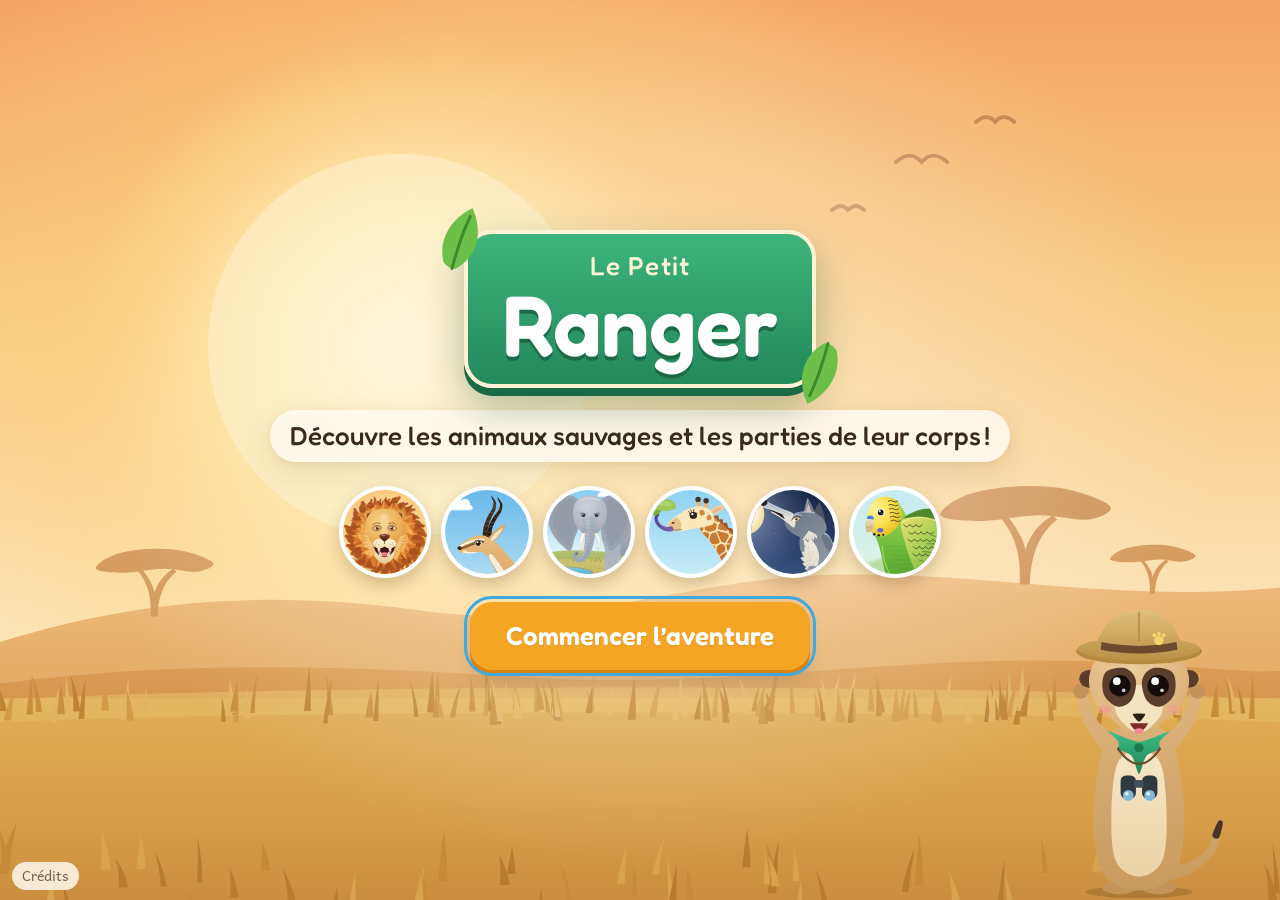
==== index.html @ 7bd548a4 "Add game shell, five activities, real animal sounds, fonts Co-Authored-By: Claude Opus 5.5 <noreply@" ====
<!doctype html>
<html lang="fr">
<head>
<meta charset="utf-8">
<meta name="viewport" content="width=device-width, initial-scale=1, viewport-fit=cover">
<title>Le Petit Ranger</title>
<meta name="description" content="Jeu éducatif : les animaux sauvages et les parties de leur corps, pour la 5e année primaire.">
<meta name="theme-color" content="#2E9E6A">
<link rel="manifest" href="manifest.webmanifest">
<link rel="icon" href="icons/icon.svg" type="image/svg+xml">
<link rel="apple-touch-icon" href="icons/icon-192.png">
<link rel="stylesheet" href="css/app.css">
</head>
<body>
<div id="app">
  <header class="topbar" hidden>
    <button class="icon-btn" id="btn-home" type="button" aria-label="Retour au camp"></button>
    <div class="title"></div>
    <div class="progress" aria-hidden="true"></div>
    <button class="icon-btn" id="btn-ar" type="button" aria-label="Aide en arabe" aria-pressed="false"><span class="ar-glyph" lang="ar">ع</span></button>
    <button class="icon-btn" id="btn-sound" type="button" aria-label="Son"></button>
  </header>
  <main id="screen"></main>
</div>
<div class="suri-dock" hidden><div class="suri-fig"></div></div>
<noscript><p style="padding:20px;font-size:20px">Ce jeu a besoin de JavaScript pour fonctionner.</p></noscript>

<script src="js/core.js"></script>
<script src="js/data.js"></script>
<script src="js/check.js"></script>
<script src="js/icons.js"></script>
<script src="js/sounds.js"></script>
<script src="js/voices.js"></script>
<script src="js/audio.js"></script>
<script src="js/art/kit.js"></script>
<script src="js/art/build.js"></script>
<script src="js/art/lion.js"></script>
<script src="js/art/gazelle.js"></script>
<script src="js/art/elephant.js"></script>
<script src="js/art/girafe.js"></script>
<script src="js/art/loup.js"></script>
<script src="js/art/perruche.js"></script>
<script src="js/art/suri.js"></script>
<script src="js/ui.js"></script>
<script src="js/screens-main.js"></script>
<script src="js/games.js"></script>
<script src="js/app.js"></script>
</body>
</html>
---- css/app.css ----
/* Le Petit Ranger — styles */

@font-face { font-family: 'Fredoka'; font-weight: 500; font-display: swap; src: url(../fonts/fredoka-latin-500.woff2) format('woff2'); }
@font-face { font-family: 'Fredoka'; font-weight: 600; font-display: swap; src: url(../fonts/fredoka-latin-600.woff2) format('woff2'); }
@font-face { font-family: 'Andika'; font-weight: 400; font-display: swap; src: url(../fonts/andika-latin-400.woff2) format('woff2'); }
@font-face { font-family: 'Andika'; font-weight: 700; font-display: swap; src: url(../fonts/andika-latin-700.woff2) format('woff2'); }
@font-face { font-family: 'Naskh'; font-weight: 500; font-display: swap; src: url(../fonts/noto-naskh-arabic-arabic-500.woff2) format('woff2'); }
@font-face { font-family: 'Naskh'; font-weight: 700; font-display: swap; src: url(../fonts/noto-naskh-arabic-arabic-700.woff2) format('woff2'); }

:root {
  --top-h: 66px;
  --dock-h: 150px;
  --free-h: calc(100vh - var(--top-h) - var(--dock-h));
  --bg: #FFF6E6;
  --bg2: #FCE9C8;
  --card: #FFFFFF;
  --ink: #3B2A1C;
  --ink-soft: #7B6450;
  --line: #EBD8B8;
  --leaf: #2E9E6A;
  --leaf-dark: #1F7A50;
  --leaf-light: #DDF5E7;
  --sun: #F5A524;
  --sun-dark: #D9820F;
  --sun-light: #FFF0CF;
  --sky: #3FA9E0;
  --sky-dark: #2486BB;
  --berry: #E5677E;
  --berry-dark: #C34B62;
  --plum: #8E6FD8;
  --plum-dark: #6F51BA;
  --good: #2FB36A;
  --good-light: #E2F8EA;
  --soft: #F08F5E;          /* gentle mistake colour: warm coral, never alarm red */
  --soft-light: #FFF0E6;
  --radius: 22px;
  --shadow: 0 10px 30px rgba(120, 78, 30, 0.14), 0 2px 6px rgba(120, 78, 30, 0.08);
  --font-title: 'Fredoka', 'Baloo 2', 'Trebuchet MS', system-ui, sans-serif;
  --font-read: 'Andika', 'Fredoka', 'Trebuchet MS', system-ui, sans-serif;
  --font-ar: 'Naskh', 'Noto Naskh Arabic', 'Amiri', 'Traditional Arabic', serif;
}
@supports (height: 100dvh) {
  :root { --free-h: calc(100dvh - var(--top-h) - var(--dock-h)); }
}

* { box-sizing: border-box; }
html { -webkit-text-size-adjust: 100%; }
html, body { margin: 0; height: 100%; }
body {
  background: var(--bg);
  background-image:
    radial-gradient(circle at 10% 0%, #FFE7B8 0, transparent 40%),
    radial-gradient(circle at 100% 20%, #FFE2C4 0, transparent 35%),
    radial-gradient(circle at 50% 120%, #F8DDB0 0, transparent 50%);
  background-attachment: fixed;
  color: var(--ink);
  font-family: var(--font-read);
  font-size: 18px;
  line-height: 1.4;
  -webkit-tap-highlight-color: transparent;
  overscroll-behavior: none;
}
button { font: inherit; color: inherit; }
[hidden] { display: none !important; }

/* ---------- Arabic helper (hidden unless switched on) ---------- */
.ar { display: none; font-family: var(--font-ar); font-weight: 500; color: var(--leaf-dark); direction: rtl; unicode-bidi: isolate; }
.show-ar .ar { display: block; }
.show-ar span.ar.inline { display: inline; }

/* ---------- App frame ---------- */
#app { min-height: 100%; display: flex; flex-direction: column; }
.topbar {
  position: sticky; top: 0; z-index: 30;
  display: flex; align-items: center; gap: 10px;
  padding: 10px 16px;
  padding-top: max(10px, env(safe-area-inset-top));
  background: rgba(255, 246, 230, 0.86);
  backdrop-filter: blur(10px); -webkit-backdrop-filter: blur(10px);
  border-bottom: 1px solid rgba(235, 216, 184, 0.7);
}
.topbar .title { flex: 1; min-width: 0; font-family: var(--font-title); font-weight: 600; font-size: 22px; white-space: nowrap; overflow: hidden; text-overflow: ellipsis; }
.topbar .title .ar { font-size: 16px; display: none; }
.icon-btn {
  flex: none; width: 46px; height: 46px; border-radius: 15px; border: 0; cursor: pointer;
  display: grid; place-items: center;
  background: var(--card); box-shadow: 0 3px 0 var(--line), 0 4px 10px rgba(120, 78, 30, 0.1);
  transition: transform .12s ease;
}
.icon-btn:active { transform: translateY(2px); box-shadow: 0 1px 0 var(--line); }
.icon-btn svg { width: 24px; height: 24px; }
.icon-btn.on { background: var(--leaf-light); box-shadow: 0 3px 0 #B5E4C8; }
.icon-btn .ar-glyph { font-family: var(--font-ar); font-size: 22px; font-weight: 700; line-height: 1; color: var(--leaf-dark); }
.icon-btn:focus-visible, .btn:focus-visible, .choice:focus-visible, .mem-card:focus-visible, .hotspot:focus-visible { outline: 3px solid var(--sky); outline-offset: 3px; }

.progress { display: flex; gap: 5px; flex: none; }
.progress i { width: 11px; height: 11px; border-radius: 50%; background: #EAD7B7; display: block; transition: background .3s, transform .3s; }
.progress i.done { background: var(--good); }
.progress i.now { background: var(--sun); transform: scale(1.3); }

main#screen { flex: 1; width: 100%; max-width: 1080px; margin: 0 auto; padding: 16px 16px 150px; }
body[data-screen="title"] main#screen { padding: 0; }
.screen-enter { animation: screenIn .42s cubic-bezier(.2, .9, .3, 1.2) both; }
@keyframes screenIn { from { opacity: 0; transform: translateY(18px) scale(.985); } to { opacity: 1; transform: none; } }

/* ---------- Buttons ---------- */
.btn {
  --c: var(--leaf); --d: var(--leaf-dark);
  display: inline-flex; align-items: center; justify-content: center; gap: 10px;
  min-height: 56px; padding: 12px 26px; border: 0; border-radius: 18px; cursor: pointer;
  font-family: var(--font-title); font-weight: 600; font-size: 21px; color: #fff;
  background: var(--c); box-shadow: 0 6px 0 var(--d), 0 10px 20px rgba(0, 0, 0, 0.12);
  transition: transform .1s ease, box-shadow .1s ease, filter .2s;
  text-shadow: 0 1px 0 rgba(0, 0, 0, 0.12);
}
.btn:hover { filter: brightness(1.05); }
.btn:active { transform: translateY(5px); box-shadow: 0 1px 0 var(--d); }
.btn.sun { --c: var(--sun); --d: var(--sun-dark); }
.btn.sky { --c: var(--sky); --d: var(--sky-dark); }
.btn.berry { --c: var(--berry); --d: var(--berry-dark); }
.btn.plain { --c: #fff; --d: var(--line); color: var(--ink); text-shadow: none; }
.btn.small { min-height: 46px; padding: 8px 16px; font-size: 18px; border-radius: 15px; }
.btn.big { min-height: 68px; font-size: 26px; padding: 14px 36px; border-radius: 22px; }
.btn[disabled] { opacity: .5; pointer-events: none; }
.btn svg { width: 24px; height: 24px; flex: none; }

/* ---------- Cards & headings ---------- */
.card { background: var(--card); border-radius: var(--radius); box-shadow: var(--shadow); }
h1, h2, h3 { font-family: var(--font-title); font-weight: 600; margin: 0; line-height: 1.15; }
.screen-head { text-align: center; margin: 6px 0 18px; }
.screen-head h1 { font-size: clamp(28px, 5vw, 40px); }
.screen-head p { margin: 6px 0 0; color: var(--ink-soft); font-size: 19px; }
.screen-head .ar { font-size: 20px; margin-top: 4px; }

/* ---------- Title screen ---------- */
.title-screen { position: fixed; inset: 0; overflow: hidden; display: flex; flex-direction: column; align-items: center; justify-content: center; text-align: center; padding: 20px; }
.title-bg { position: absolute; inset: 0; z-index: -1; }
.title-bg svg { width: 100%; height: 100%; display: block; }
.title-bg::after { content: ''; position: absolute; inset: 0; background: radial-gradient(ellipse at 50% 45%, rgba(255, 248, 230, 0.55), rgba(255, 248, 230, 0) 65%); }
.logo { position: relative; animation: logoIn .9s cubic-bezier(.2, .9, .3, 1.3) both; }
.logo .badge {
  display: inline-block; padding: 14px 34px 18px; border-radius: 28px;
  background: linear-gradient(#3DB57C, #23885A); color: #fff;
  box-shadow: 0 8px 0 #186B45, 0 18px 40px rgba(30, 80, 40, 0.35);
  border: 4px solid #FFF3D6;
}
.logo .small { display: block; font-family: var(--font-title); font-weight: 500; font-size: clamp(18px, 3.4vw, 26px); letter-spacing: .04em; color: #FFF3D6; }
.logo .big { display: block; font-family: var(--font-title); font-weight: 600; font-size: clamp(44px, 10vw, 86px); line-height: .95; text-shadow: 0 4px 0 #1A6B45; }
.logo .leaf { position: absolute; width: 64px; height: 64px; }
.logo .leaf.l { left: -34px; top: -20px; transform: rotate(-30deg); }
.logo .leaf.r { right: -34px; bottom: -14px; transform: rotate(150deg); }
@keyframes logoIn { from { opacity: 0; transform: translateY(-30px) scale(.8); } to { opacity: 1; transform: none; } }
.tagline { margin: 22px 0 6px; font-family: var(--font-title); font-weight: 500; font-size: clamp(19px, 3.6vw, 26px); color: var(--ink); background: rgba(255, 250, 238, 0.9); padding: 8px 20px; border-radius: 999px; box-shadow: var(--shadow); }
.medals { display: flex; flex-wrap: wrap; justify-content: center; gap: 10px; margin: 18px 0 24px; max-width: 640px; }
.medal { width: clamp(62px, 13vw, 92px); aspect-ratio: 1; border-radius: 50%; overflow: hidden; border: 4px solid #fff; box-shadow: 0 6px 16px rgba(80, 50, 20, 0.25); background: #fff; animation: medalIn .6s cubic-bezier(.2, .9, .3, 1.4) both, bob 3.2s ease-in-out infinite; }
.medal svg { width: 100%; height: 100%; display: block; }
@keyframes medalIn { from { opacity: 0; transform: scale(.3) translateY(30px); } }
@keyframes bob { 50% { transform: translateY(-6px); } }
.title-suri { position: absolute; right: max(2vw, 8px); bottom: 0; width: clamp(120px, 22vw, 230px); }
.title-suri svg { width: 100%; display: block; }
.title-credits { position: absolute; left: 12px; bottom: 10px; font-size: 13px; }
.title-credits a, .linkish { color: var(--ink-soft); background: rgba(255, 250, 238, 0.85); padding: 4px 10px; border-radius: 999px; text-decoration: none; border: 0; cursor: pointer; font: inherit; font-size: 14px; }

/* ---------- Home ---------- */
.activities { display: flex; flex-wrap: wrap; justify-content: center; gap: 18px; }
.activities .activity { flex: 1 1 270px; max-width: 330px; }
.activity {
  position: relative; display: flex; flex-direction: column; align-items: stretch; text-align: left;
  border: 0; padding: 0; cursor: pointer; overflow: hidden;
  background: var(--card); border-radius: 26px; box-shadow: 0 7px 0 var(--line), var(--shadow);
  transition: transform .15s ease, box-shadow .15s ease;
  animation: popIn .5s cubic-bezier(.2, .9, .3, 1.3) backwards;
}
.activity:hover { transform: translateY(-3px); }
.activity:active { transform: translateY(4px); box-shadow: 0 2px 0 var(--line), var(--shadow); }
.activity .art-top { height: 150px; display: grid; place-items: center; position: relative; overflow: hidden; }
.activity .art-top svg.icon { width: 96px; height: 96px; position: relative; z-index: 1; filter: drop-shadow(0 6px 8px rgba(0, 0, 0, 0.18)); transition: transform .3s cubic-bezier(.2, .9, .3, 1.5); }
.activity:hover .art-top svg.icon { transform: scale(1.1) rotate(-4deg); }
.activity .art-top::before { content: ''; position: absolute; inset: 0; background: radial-gradient(circle at 30% 20%, rgba(255, 255, 255, 0.45), transparent 55%); }
.activity .txt { padding: 14px 18px 18px; }
.activity h2 { font-size: 25px; }
.activity p { margin: 4px 0 0; color: var(--ink-soft); font-size: 17px; }
.activity .ar { font-size: 17px; margin-top: 4px; }
@keyframes popIn { from { opacity: 0; transform: translateY(24px) scale(.94); } }

/* ---------- Animal picker ---------- */
.animals { display: grid; grid-template-columns: repeat(auto-fill, minmax(150px, 1fr)); gap: 16px; }
.animal-card {
  border: 0; padding: 0; cursor: pointer; background: var(--card); border-radius: 24px; overflow: hidden;
  box-shadow: 0 6px 0 var(--line), var(--shadow); transition: transform .15s; animation: popIn .5s cubic-bezier(.2, .9, .3, 1.3) backwards;
}
.animal-card:hover { transform: translateY(-3px) rotate(-1deg); }
.animal-card:active { transform: translateY(3px); }
.animal-card .pic { aspect-ratio: 1; }
.animal-card .pic svg { width: 100%; height: 100%; display: block; }
.animal-card .name { padding: 10px 8px 12px; font-family: var(--font-title); font-weight: 600; font-size: 22px; text-align: center; }
.animal-card .name .ar { font-size: 17px; }
.animal-card .seen { display: block; font-family: var(--font-read); font-size: 14px; color: var(--good); font-weight: 700; }

/* ---------- Scene (animal picture) ---------- */
.scene-wrap { position: relative; }
.scene-card { position: relative; aspect-ratio: 4 / 3; width: min(100%, calc((var(--free-h) - 10px) * 4 / 3)); margin: 0 auto; border-radius: 26px; overflow: hidden; box-shadow: var(--shadow); background: #E9D9B8; border: 5px solid #fff; touch-action: manipulation; }
.scene-card svg.art { width: 100%; height: 100%; display: block; cursor: pointer; }
.prompt {
  position: absolute; left: 0; right: 0; top: 12px; margin: 0 auto; width: max-content; z-index: 4;
  display: flex; align-items: center; gap: 10px; max-width: calc(100% - 24px);
  padding: 8px 10px 8px 18px; border-radius: 999px;
  background: rgba(255, 252, 244, 0.95); box-shadow: 0 6px 16px rgba(0, 0, 0, 0.15);
  font-family: var(--font-title); font-weight: 600; font-size: clamp(17px, 3.6vw, 24px);
  animation: promptIn .45s cubic-bezier(.2, .9, .3, 1.3) both;
}
.prompt .say { width: 40px; height: 40px; border-radius: 50%; }
.prompt .say svg { width: 22px; height: 22px; }
.prompt-ar { position: absolute; left: 50%; transform: translateX(-50%); top: 70px; z-index: 4; background: rgba(255, 252, 244, 0.92); padding: 2px 14px; border-radius: 999px; font-size: 18px; }
@keyframes promptIn { from { opacity: 0; transform: translateY(-14px) scale(.9); } }

.hotspot {
  position: absolute; z-index: 3; width: 40px; height: 40px; margin: -20px 0 0 -20px; border-radius: 50%;
  border: 4px solid #fff; background: rgba(255, 196, 61, 0.92); cursor: pointer; padding: 0;
  box-shadow: 0 4px 12px rgba(0, 0, 0, 0.3); display: grid; place-items: center;
  animation: spotPulse 1.8s ease-in-out infinite;
}
.hotspot::after { content: ''; position: absolute; inset: -10px; border-radius: 50%; border: 3px solid rgba(255, 255, 255, 0.85); animation: ring 1.8s ease-out infinite; }
.hotspot svg { width: 22px; height: 22px; }
.hotspot.seen { background: rgba(47, 179, 106, 0.9); animation: none; width: 32px; height: 32px; margin: -16px 0 0 -16px; border-width: 3px; }
.hotspot.seen svg { width: 18px; height: 18px; }
.hotspot.seen::after { display: none; }
.hotspot.active { transform: scale(1.18); background: var(--sun); }
@keyframes spotPulse { 50% { transform: scale(1.12); } }
@keyframes ring { from { opacity: .9; transform: scale(.6); } to { opacity: 0; transform: scale(1.5); } }

.tap-ripple { position: absolute; z-index: 5; width: 70px; height: 70px; margin: -35px 0 0 -35px; border-radius: 50%; pointer-events: none; border: 4px solid rgba(255, 255, 255, 0.95); animation: ripple .6s ease-out forwards; }
.tap-ripple.good { border-color: var(--good); background: rgba(47, 179, 106, 0.25); }
.tap-ripple.soft { border-color: var(--soft); background: rgba(240, 143, 94, 0.2); }
@keyframes ripple { from { transform: scale(.3); opacity: 1; } to { transform: scale(1.4); opacity: 0; } }

.part-label {
  position: absolute; z-index: 6; transform: translate(-50%, -120%);
  padding: 6px 14px; border-radius: 14px; white-space: nowrap; pointer-events: none;
  font-family: var(--font-title); font-weight: 600; font-size: clamp(17px, 3.4vw, 22px);
  background: #fff; box-shadow: 0 6px 14px rgba(0, 0, 0, 0.2);
  animation: labelIn .35s cubic-bezier(.2, .9, .3, 1.5) both;
}
.part-label::after { content: ''; position: absolute; left: 50%; bottom: -8px; margin-left: -8px; border: 8px solid transparent; border-bottom: 0; border-top-color: #fff; }
.part-label.good { background: var(--good); color: #fff; }
.part-label.good::after { border-top-color: var(--good); }
.part-label.soft { background: var(--soft-light); color: #9A4A22; }
.part-label.soft::after { border-top-color: var(--soft-light); }
@keyframes labelIn { from { opacity: 0; transform: translate(-50%, -80%) scale(.6); } }

/* ---------- Discover info panel ---------- */
.disc-layout { display: grid; gap: 18px; }
@media (min-width: 900px) { .disc-layout { grid-template-columns: minmax(0, 1fr) 300px; align-items: start; } }
.info { padding: 20px; text-align: center; min-height: 170px; display: flex; flex-direction: column; align-items: center; justify-content: center; gap: 10px; }
.info .hint { color: var(--ink-soft); font-size: 19px; }
.word { font-family: var(--font-read); font-weight: 700; font-size: clamp(32px, 6vw, 46px); line-height: 1.1; letter-spacing: .01em; }
.word .art-w { color: var(--sun-dark); }
.word-ar { font-size: 26px; }
.info .phrase { font-size: 19px; color: var(--ink-soft); }
.info-actions { display: flex; flex-wrap: wrap; gap: 10px; justify-content: center; }
.animal-strip { display: flex; gap: 10px; overflow-x: auto; padding: 6px 2px 12px; scrollbar-width: none; }
.animal-strip::-webkit-scrollbar { display: none; }
.animal-strip button { flex: none; width: 64px; height: 64px; border-radius: 50%; overflow: hidden; padding: 0; cursor: pointer; border: 4px solid #fff; box-shadow: 0 3px 8px rgba(0, 0, 0, 0.18); background: #fff; opacity: .75; transition: transform .2s, opacity .2s; }
.animal-strip button.cur { opacity: 1; transform: scale(1.1); border-color: var(--sun); }
.animal-strip svg { width: 100%; height: 100%; display: block; }
.fact { display: flex; gap: 12px; align-items: flex-start; padding: 14px 16px; background: var(--sun-light); border-radius: 18px; font-size: 18px; text-align: left; }
.fact b { font-family: var(--font-title); font-weight: 600; color: var(--sun-dark); }

/* ---------- Spelling ---------- */
.spell-panel { padding: 18px; margin-top: 16px; display: flex; flex-direction: column; gap: 14px; align-items: center; }
.spell-q { font-family: var(--font-title); font-weight: 600; font-size: 23px; text-align: center; }
.spell-input {
  width: 100%; max-width: 520px; font-family: var(--font-read); font-weight: 700; font-size: 32px; text-align: center;
  padding: 12px 16px; border-radius: 18px; border: 4px solid var(--line); background: #FFFDF8; color: var(--ink); outline: none;
}
.spell-input:focus { border-color: var(--sky); box-shadow: 0 0 0 5px rgba(63, 169, 224, 0.18); }
.accents { display: flex; flex-wrap: wrap; justify-content: center; gap: 8px; }
.accents button { width: 48px; height: 48px; border-radius: 13px; border: 0; cursor: pointer; font-family: var(--font-read); font-weight: 700; font-size: 24px; background: #fff; box-shadow: 0 4px 0 var(--line); }
.accents button:active { transform: translateY(3px); box-shadow: 0 1px 0 var(--line); }
.spell-actions { display: flex; flex-wrap: wrap; gap: 12px; justify-content: center; }
.answer { text-align: center; padding: 16px 20px; border-radius: 20px; width: 100%; max-width: 560px; animation: popIn .4s cubic-bezier(.2, .9, .3, 1.3) both; }
.answer.good { background: var(--good-light); }
.answer.soft { background: var(--soft-light); }
.answer .msg { font-size: 20px; margin-bottom: 6px; }
.answer .spelled { font-family: var(--font-read); font-weight: 700; font-size: clamp(32px, 7vw, 46px); letter-spacing: .03em; }
.answer .spelled .l-ok { color: var(--good); }
.answer .spelled .l-fix { color: var(--soft); text-decoration: underline; text-decoration-thickness: 4px; text-underline-offset: 6px; }
.answer .spelled .l-art { color: var(--ink-soft); }
.answer .typed { color: var(--ink-soft); font-size: 17px; }

/* ---------- Quiz ---------- */
.quiz-card { padding: 18px; display: flex; flex-direction: column; align-items: center; gap: 14px; }
.quiz-q { font-family: var(--font-title); font-weight: 600; font-size: clamp(22px, 4.6vw, 30px); text-align: center; }
.loupe { width: min(300px, 70vw); aspect-ratio: 1; border-radius: 50%; overflow: hidden; border: 8px solid #fff; box-shadow: 0 0 0 6px var(--sun), var(--shadow); position: relative; animation: popIn .5s cubic-bezier(.2, .9, .3, 1.3) both; }
.loupe svg { width: 100%; height: 100%; display: block; }
.loupe::after { content: ''; position: absolute; inset: 0; border-radius: 50%; background: radial-gradient(circle at 30% 25%, rgba(255, 255, 255, 0.45), transparent 40%); pointer-events: none; }
.sound-orb { width: 150px; height: 150px; border-radius: 50%; border: 0; cursor: pointer; background: radial-gradient(circle at 35% 30%, #7FD1F7, var(--sky-dark)); box-shadow: 0 8px 0 #1B6F9C, 0 16px 30px rgba(36, 134, 187, 0.4); display: grid; place-items: center; }
.sound-orb svg { width: 72px; height: 72px; }
.sound-orb.playing { animation: orb .6s ease-in-out infinite alternate; }
@keyframes orb { to { transform: scale(1.06); box-shadow: 0 8px 0 #1B6F9C, 0 0 0 18px rgba(63, 169, 224, 0.25); } }
.choices { display: grid; grid-template-columns: repeat(auto-fit, minmax(150px, 1fr)); gap: 14px; width: 100%; }
.choice {
  border: 0; cursor: pointer; padding: 10px; border-radius: 22px; background: #fff;
  box-shadow: 0 6px 0 var(--line), var(--shadow); font-family: var(--font-title); font-weight: 600; font-size: 22px;
  display: flex; flex-direction: column; align-items: center; gap: 6px; transition: transform .12s, background .2s, opacity .3s;
}
.choice:active { transform: translateY(4px); }
.choice .pic { width: 100%; aspect-ratio: 1; border-radius: 16px; overflow: hidden; max-width: 160px; }
.choice .pic svg { width: 100%; height: 100%; display: block; }
.choice.word-choice { min-height: 80px; justify-content: center; font-family: var(--font-read); font-size: 26px; }
.choice.good { background: var(--good-light); box-shadow: 0 6px 0 #9FDDB8, 0 0 0 4px var(--good); }
.choice.nope { opacity: .45; animation: shake .4s; pointer-events: none; background: var(--soft-light); }
@keyframes shake { 20%, 60% { transform: translateX(-7px); } 40%, 80% { transform: translateX(7px); } }

/* ---------- Memory ---------- */
.mem-grid { display: grid; grid-template-columns: repeat(4, 1fr); gap: 12px; width: min(100%, 760px, calc(var(--free-h) - 60px)); margin: 0 auto; perspective: 1000px; }
@media (max-width: 560px) { .mem-grid { grid-template-columns: repeat(3, 1fr); gap: 10px; width: 100%; } .mem-card { aspect-ratio: 1; } }
.mem-card { position: relative; aspect-ratio: 3 / 4; border: 0; padding: 0; cursor: pointer; background: transparent; transform-style: preserve-3d; transition: transform .45s cubic-bezier(.3, .7, .3, 1.2); animation: popIn .45s backwards; }
.mem-card.open, .mem-card.matched { transform: rotateY(180deg); }
.mem-card .face { position: absolute; inset: 0; border-radius: 18px; backface-visibility: hidden; -webkit-backface-visibility: hidden; overflow: hidden; box-shadow: 0 5px 0 var(--line), 0 8px 16px rgba(120, 78, 30, 0.14); }
.mem-card .back { background: linear-gradient(145deg, #3DB57C, #1F7A50); display: grid; place-items: center; }
.mem-card .back svg { width: 56%; opacity: .95; }
.mem-card .front { transform: rotateY(180deg); background: #fff; display: flex; flex-direction: column; align-items: center; justify-content: center; text-align: center; padding: 8px; }
.mem-card .front .pic { width: 100%; flex: 1; border-radius: 12px; overflow: hidden; }
.mem-card .front .pic svg { width: 100%; height: 100%; display: block; }
.mem-card .front .w { font-family: var(--font-read); font-weight: 700; font-size: clamp(18px, 3.6vw, 24px); line-height: 1.15; }
.mem-card .front .who { font-family: var(--font-title); font-size: 14px; color: var(--ink-soft); margin-top: 4px; }
.mem-card.matched .front { box-shadow: 0 0 0 4px var(--good), 0 5px 0 #9FDDB8; animation: matched .6s ease; }
@keyframes matched { 40% { transform: rotateY(180deg) scale(1.08); } }
.mem-info { text-align: center; margin: 12px 0 0; color: var(--ink-soft); }

/* ---------- Suri dock ---------- */
.suri-dock { position: fixed; left: max(8px, env(safe-area-inset-left)); bottom: max(6px, env(safe-area-inset-bottom)); z-index: 40; display: flex; align-items: flex-end; gap: 4px; pointer-events: none; max-width: calc(100vw - 16px); }
.suri-dock .suri-fig { width: clamp(78px, 16vw, 120px); flex: none; }
.suri-dock .suri-fig svg { width: 100%; display: block; }
.bubble {
  position: relative; margin-bottom: clamp(50px, 9vw, 80px); pointer-events: none;
  max-width: min(440px, calc(100vw - 120px)); padding: 12px 16px; border-radius: 20px 20px 20px 6px;
  background: #fff; box-shadow: 0 8px 22px rgba(80, 50, 20, 0.2); font-size: clamp(16px, 3.6vw, 19px);
  animation: bubbleIn .4s cubic-bezier(.2, .9, .3, 1.4) both;
}
.bubble::before { content: ''; position: absolute; left: -10px; bottom: 12px; border: 10px solid transparent; border-right-color: #fff; border-left: 0; }
.bubble .ar { font-size: 17px; margin-top: 4px; }
.bubble.good { background: #F0FCF5; }
.bubble.good::before { border-right-color: #F0FCF5; }
@keyframes bubbleIn { from { opacity: 0; transform: translateY(10px) scale(.85); transform-origin: left bottom; } }
.suri-dock.hop .suri-fig { animation: hop .5s ease; }
@keyframes hop { 40% { transform: translateY(-16px); } }

/* ---------- Finish overlay ---------- */
.overlay { position: fixed; inset: 0; z-index: 60; display: grid; place-items: center; padding: 20px; background: rgba(60, 40, 20, 0.45); animation: fade .3s both; }
@keyframes fade { from { opacity: 0; } }
.finish { width: min(520px, 100%); padding: 26px 22px; text-align: center; animation: popIn .5s cubic-bezier(.2, .9, .3, 1.3) both; }
.finish h2 { font-size: 36px; }
.finish .stars { display: flex; justify-content: center; gap: 8px; margin: 14px 0; }
.finish .stars svg { width: 70px; height: 70px; animation: starIn .6s cubic-bezier(.2, .9, .3, 1.6) both; }
.finish .stars svg.off { opacity: .25; filter: grayscale(1); }
@keyframes starIn { from { transform: scale(0) rotate(-90deg); opacity: 0; } }
.finish p { font-size: 20px; margin: 8px 0 18px; }
.finish .row { display: flex; gap: 12px; justify-content: center; flex-wrap: wrap; }
.finish .suri-mini { width: 110px; margin: -70px auto 0; }

/* ---------- Effects ---------- */
.fx-layer { position: fixed; inset: 0; pointer-events: none; z-index: 70; }
.spark { position: fixed; width: 14px; height: 14px; pointer-events: none; z-index: 71; }

/* ---------- Credits ---------- */
.credits { padding: 22px; font-size: 16px; }
.credits h2 { margin: 10px 0 6px; font-size: 22px; }
.credits li { margin: 6px 0; }
.credits a { color: var(--sky-dark); }

/* ---------- Animal idle animations ---------- */
.art .a-blink { animation: blink 5s infinite; }
.art-lion .a-blink { animation-delay: .4s; }
.art-loup .a-blink { animation-delay: 1.6s; }
.art-gazelle .a-blink { animation-delay: 2.4s; }
.art-suri .a-blink { animation-duration: 4s; }
@keyframes blink { 0%, 91%, 100% { transform: scaleY(0); } 94%, 96% { transform: scaleY(1); } }
.art .a-tail { animation: tail 2.8s ease-in-out infinite alternate; }
@keyframes tail { from { transform: rotate(-4deg); } to { transform: rotate(6deg); } }
.art .a-tail2 { animation: tail2 3.4s ease-in-out infinite alternate; }
@keyframes tail2 { to { transform: rotate(2deg); } }
.art .a-breathe { animation: breathe 3.2s ease-in-out infinite; }
@keyframes breathe { 50% { transform: scale(1.012, 1.018); } }
.art .a-nod { animation: nod 4.6s ease-in-out infinite; }
@keyframes nod { 50% { transform: rotate(-1.4deg); } }
.art .a-earL { animation: earL 3.4s ease-in-out infinite; }
.art .a-earR { animation: earR 3.4s ease-in-out infinite; }
@keyframes earL { 50% { transform: rotate(-4deg) scaleX(1.03); } }
@keyframes earR { 50% { transform: rotate(4deg) scaleX(1.03); } }
.art .a-trunk { animation: trunk 4s ease-in-out infinite; }
@keyframes trunk { 0%, 100% { transform: rotate(-2deg); } 50% { transform: rotate(3deg); } }
.art .a-sway { animation: sway 5s ease-in-out infinite; }
@keyframes sway { 50% { transform: rotate(-1.2deg); } }
.art .a-tongue { animation: tongue 1.6s ease-in-out infinite; }
@keyframes tongue { 50% { transform: scale(1.04, .96); } }
.art .a-ear { animation: earFlick 6s ease-in-out infinite; }
@keyframes earFlick { 0%, 86%, 100% { transform: rotate(0); } 90% { transform: rotate(-8deg); } 94% { transform: rotate(3deg); } }
.art .a-howl { animation: howlIdle 5s ease-in-out infinite; }
@keyframes howlIdle { 50% { transform: rotate(-1.5deg); } }
.art .a-wing { animation: wingIdle 5s ease-in-out infinite; }
@keyframes wingIdle { 0%, 80%, 100% { transform: rotate(0); } 84%, 92% { transform: rotate(-7deg); } 88%, 96% { transform: rotate(2deg); } }
.art .a-twinkle { animation: twinkle 2.4s ease-in-out infinite; }
@keyframes twinkle { 50% { opacity: .15; } }
.art .suri-bob { animation: suriBob 2.6s ease-in-out infinite; }
@keyframes suriBob { 50% { transform: translateY(-5px); } }
.art .suri-head { animation: nod 3.6s ease-in-out infinite; }
.art .suri-wave { animation: wave .5s ease-in-out infinite alternate; }
@keyframes wave { from { transform: rotate(-8deg); } to { transform: rotate(10deg); } }
.art .suri-wave-l { animation: waveL .45s ease-in-out infinite alternate; }
.art .suri-wave-r { animation: waveR .45s ease-in-out infinite alternate; }
@keyframes waveL { to { transform: rotate(-12deg); } }
@keyframes waveR { to { transform: rotate(12deg); } }

/* Suri moods */
.art-suri .mood { display: none; }
.art-suri[data-mood="happy"] .m-happy, .art-suri[data-mood="cheer"] .m-cheer,
.art-suri[data-mood="encourage"] .m-encourage, .art-suri[data-mood="think"] .m-think { display: inline; }

/* Action when the animal "speaks" */
.art-lion.act .a-nod { animation: roar .35s ease-in-out 6 alternate; }
@keyframes roar { from { transform: rotate(-2deg) scale(1); } to { transform: rotate(2deg) scale(1.03); } }
.art-elephant.act .a-trunk { animation: trunkUp 2.2s ease-in-out; }
@keyframes trunkUp { 30%, 70% { transform: rotate(28deg); } }
.art-elephant.act .a-earL { animation: earL .3s ease-in-out 6; }
.art-elephant.act .a-earR { animation: earR .3s ease-in-out 6; }
.art-loup.act .a-howl { animation: howl 3s ease-in-out; }
@keyframes howl { 20%, 80% { transform: rotate(-6deg); } }
.art-perruche.act .a-wing { animation: flap .16s ease-in-out 12 alternate; }
@keyframes flap { to { transform: rotate(-16deg); } }
.art-perruche.act .a-nod { animation: nod .3s ease-in-out 6 alternate; }
.art-girafe.act .a-sway { animation: sway 1.2s ease-in-out 2; }
.art-girafe.act .a-tongue { animation: tongue .4s ease-in-out 5; }
.art-gazelle.act .animal { animation: hopG .5s ease-in-out 2; }
@keyframes hopG { 50% { transform: translateY(-14px); } }
.art-gazelle.act .a-ear { animation: earFlick .8s ease-in-out 2; }

.still *, .still { animation: none !important; }
@media (prefers-reduced-motion: reduce) {
  .art *, .medal, .hotspot, .hotspot::after { animation: none !important; }
  .screen-enter, .activity, .animal-card, .mem-card { animation: none !important; }
}

/* ---------- Small screens ---------- */
@media (max-width: 560px) {
  body { font-size: 17px; }
  main#screen { padding: 12px 12px 140px; }
  .topbar { gap: 8px; padding: 8px 12px; }
  .topbar .title { font-size: 19px; }
  .icon-btn { width: 42px; height: 42px; border-radius: 13px; }
  .progress i { width: 9px; height: 9px; }
  .activity .art-top { height: 120px; }
  .btn { font-size: 19px; padding: 10px 20px; }
  .scene-card { border-width: 3px; border-radius: 20px; }
  .prompt { top: 8px; padding: 6px 8px 6px 14px; }
  .prompt .say { width: 34px; height: 34px; }
  .hotspot { width: 36px; height: 36px; margin: -18px 0 0 -18px; }
}
@media (max-height: 520px) and (orientation: landscape) {
  .scene-card { height: 72vh; width: auto; max-height: none; }
  .suri-dock .suri-fig { width: 70px; }
}

/* ---------- Two-column game layouts on wide screens ---------- */
.quiz-body { display: flex; flex-direction: column; align-items: center; gap: 14px; width: 100%; }
.game-cols { display: grid; gap: 18px; align-items: start; }
.game-cols > .card { min-width: 0; }
@media (min-width: 900px) {
  .game-cols { grid-template-columns: minmax(0, 1fr) minmax(320px, 400px); }
  .spell-panel { margin-top: 0; }
  .quiz-body { display: grid; grid-template-columns: minmax(0, 1fr) minmax(260px, 340px); gap: 22px; align-items: center; justify-content: center; width: 100%; }
  .quiz-body .scene-card { width: min(100%, calc((var(--free-h) - 110px) * 4 / 3)); }
  .quiz-body .choices { grid-template-columns: 1fr; }
  .quiz-body .choice { flex-direction: row; justify-content: flex-start; text-align: left; padding: 8px 14px; }
  .quiz-body .choice .pic { width: 84px; flex: none; }
  .quiz-body .choice.word-choice { justify-content: center; min-height: 72px; }
  .quiz-body .loupe { width: min(320px, calc(var(--free-h) - 120px)); justify-self: center; }
  .quiz-body .sound-orb { justify-self: center; }
}
@media (max-width: 899px) {
  .choices { grid-template-columns: repeat(3, 1fr); gap: 10px; }
  .choice { font-size: 18px; padding: 8px; }
  .choice.word-choice { font-size: 21px; min-height: 64px; }
}
@media (max-width: 560px) {
  :root { --top-h: 60px; --dock-h: 110px; }
  .choice { font-size: 16px; border-radius: 16px; }
  .choice.word-choice { font-size: 18px; }
}
.part-label.below { transform: translate(-50%, 40%); }
.part-label.below::after { bottom: auto; top: -8px; border-top: 0; border-bottom: 8px solid #fff; }
.part-label.below.good::after { border-bottom-color: var(--good); }
.part-label.below.soft::after { border-bottom-color: var(--soft-light); }
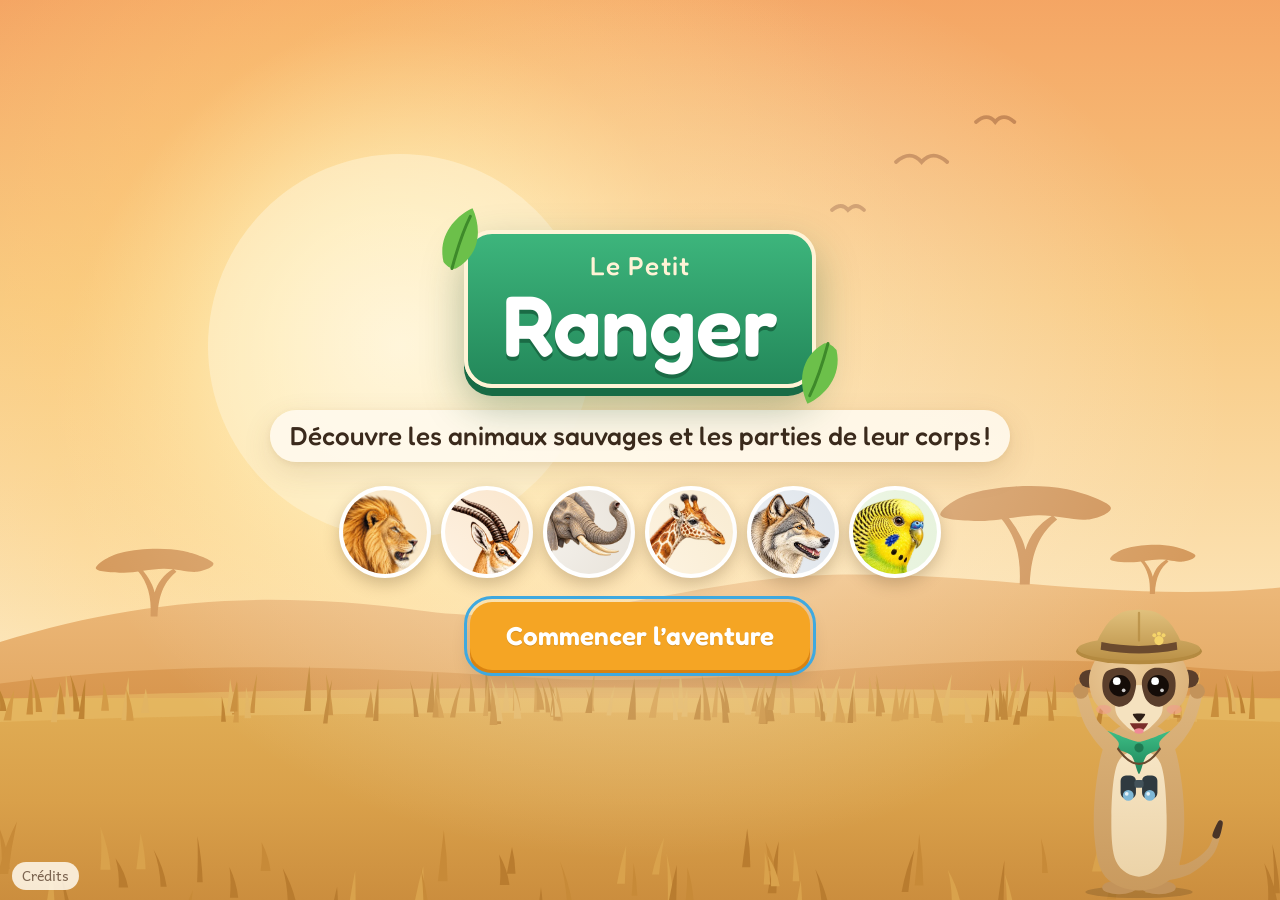
==== commit ae54ecbe: "Use the painted animal pack: traced tappable zones, outline-cut highlights, fang close-ups - Six pai" ====
--- a/index.html
+++ b/index.html
@@ -34,12 +34,8 @@
 <script src="js/audio.js"></script>
 <script src="js/art/kit.js"></script>
 <script src="js/art/build.js"></script>
-<script src="js/art/lion.js"></script>
-<script src="js/art/gazelle.js"></script>
-<script src="js/art/elephant.js"></script>
-<script src="js/art/girafe.js"></script>
-<script src="js/art/loup.js"></script>
-<script src="js/art/perruche.js"></script>
+<script src="js/art/plates.js"></script>
+<script src="js/art/savanna.js"></script>
 <script src="js/art/suri.js"></script>
 <script src="js/ui.js"></script>
 <script src="js/screens-main.js"></script>
--- a/css/app.css
+++ b/css/app.css
@@ -199,7 +199,7 @@
 
 /* ---------- Scene (animal picture) ---------- */
 .scene-wrap { position: relative; }
-.scene-card { position: relative; aspect-ratio: 4 / 3; width: min(100%, calc((var(--free-h) - 10px) * 4 / 3)); margin: 0 auto; border-radius: 26px; overflow: hidden; box-shadow: var(--shadow); background: #E9D9B8; border: 5px solid #fff; touch-action: manipulation; }
+.scene-card { position: relative; aspect-ratio: 3 / 2; width: min(100%, calc((var(--free-h) - 10px) * 3 / 2)); margin: 0 auto; border-radius: 26px; overflow: hidden; box-shadow: var(--shadow); background: #E9D9B8; border: 5px solid #fff; touch-action: manipulation; }
 .scene-card svg.art { width: 100%; height: 100%; display: block; cursor: pointer; }
 .prompt {
   position: absolute; left: 0; right: 0; top: 12px; margin: 0 auto; width: max-content; z-index: 4;
@@ -413,6 +413,31 @@
 @keyframes waveL { to { transform: rotate(-12deg); } }
 @keyframes waveR { to { transform: rotate(12deg); } }
 
+/* painted plates */
+.focus-ring { position: absolute; z-index: 3; pointer-events: none; border-radius: 50%; border: 4px dashed rgba(255, 255, 255, 0.95);
+  box-shadow: 0 0 0 4px rgba(245, 165, 36, 0.55), 0 0 24px rgba(255, 216, 74, 0.8); animation: ringPulse 1.6s ease-in-out infinite; }
+@keyframes ringPulse { 50% { transform: scale(1.06); box-shadow: 0 0 0 7px rgba(245, 165, 36, 0.35), 0 0 34px rgba(255, 216, 74, 0.9); } }
+.plate .hl { pointer-events: none; }
+.plate .hl.pulse { animation: hlPulse 1.5s ease-in-out infinite; }
+@keyframes hlPulse { 50% { opacity: .55; } }
+.plate .animal { animation: plateIn .7s cubic-bezier(.2, .9, .3, 1.1) backwards; }
+@keyframes plateIn { from { opacity: 0; transform: translateX(-40px); } }
+.plate.act .paint, .plate.act .hl { animation: actHop .55s ease-in-out 2; }
+@keyframes actHop { 50% { transform: translateY(-22px); } }
+.art-elephant.act .paint, .art-loup.act .paint, .art-lion.act .paint { animation: actRoar .3s ease-in-out 5 alternate; }
+@keyframes actRoar { from { transform: rotate(-0.6deg); } to { transform: rotate(0.6deg) translateY(-6px); } }
+.plate .paint, .plate .hl { transform-box: view-box; transform-origin: 50% 90%; }
+.info .detail { width: 160px; aspect-ratio: 1; border-radius: 50%; overflow: hidden; border: 5px solid #fff; box-shadow: 0 0 0 4px var(--sun), var(--shadow); }
+.info .detail svg { width: 100%; height: 100%; display: block; }
+
+/* living scenes */
+.art .a-cloud { animation: drift 30s ease-in-out infinite alternate; }
+@keyframes drift { from { transform: translateX(-24px); } to { transform: translateX(28px); } }
+.art .a-glow { animation: glow 6s ease-in-out infinite; transform-box: fill-box; transform-origin: center; }
+@keyframes glow { 50% { opacity: .78; transform: scale(1.04); } }
+.art .a-birds { animation: birds 14s ease-in-out infinite alternate; }
+@keyframes birds { from { transform: translate(-20px, 6px); } to { transform: translate(40px, -10px); } }
+
 /* Suri moods */
 .art-suri .mood { display: none; }
 .art-suri[data-mood="happy"] .m-happy, .art-suri[data-mood="cheer"] .m-cheer,
@@ -470,7 +495,7 @@
   .game-cols { grid-template-columns: minmax(0, 1fr) minmax(320px, 400px); }
   .spell-panel { margin-top: 0; }
   .quiz-body { display: grid; grid-template-columns: minmax(0, 1fr) minmax(260px, 340px); gap: 22px; align-items: center; justify-content: center; width: 100%; }
-  .quiz-body .scene-card { width: min(100%, calc((var(--free-h) - 110px) * 4 / 3)); }
+  .quiz-body .scene-card { width: min(100%, calc((var(--free-h) - 110px) * 3 / 2)); }
   .quiz-body .choices { grid-template-columns: 1fr; }
   .quiz-body .choice { flex-direction: row; justify-content: flex-start; text-align: left; padding: 8px 14px; }
   .quiz-body .choice .pic { width: 84px; flex: none; }
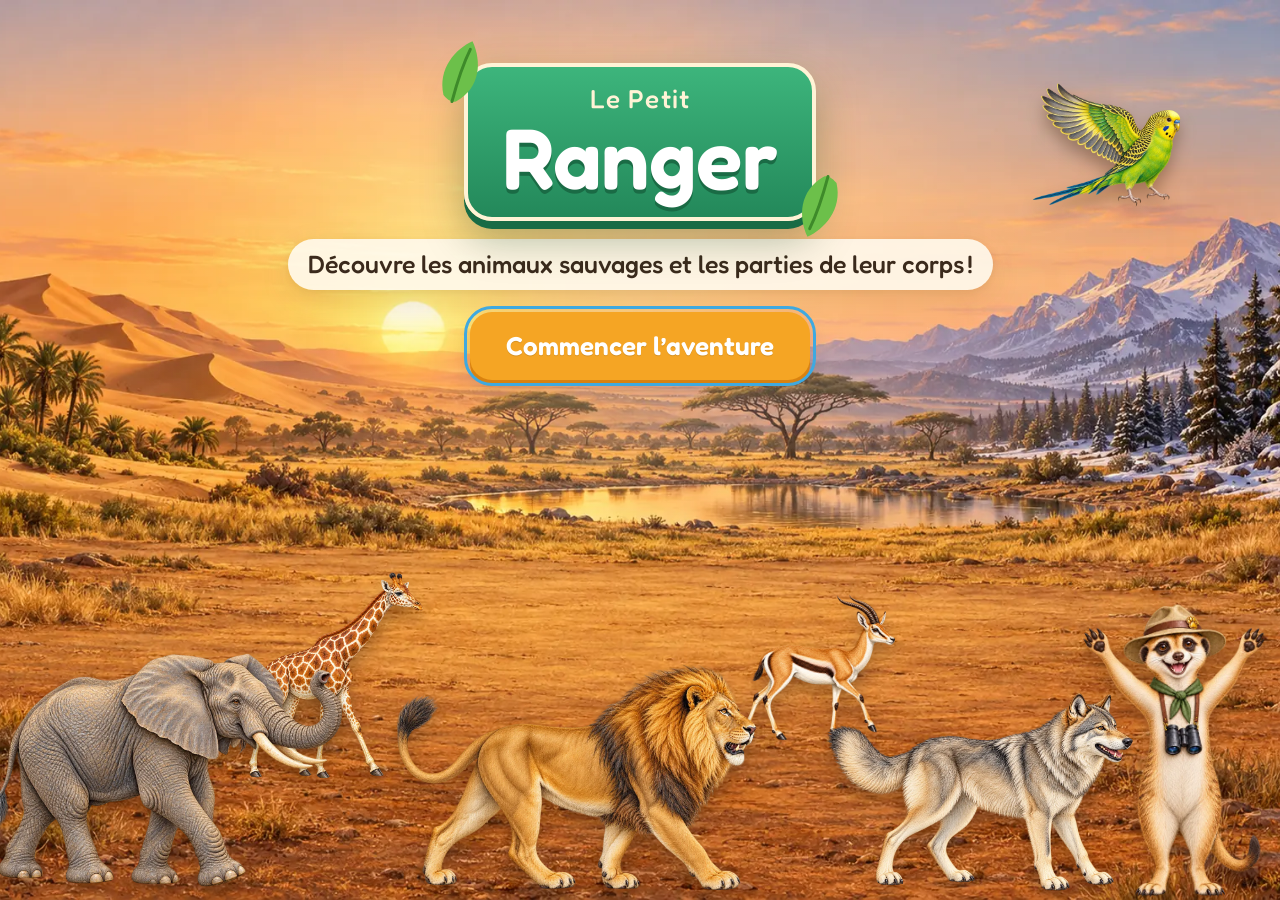
==== commit 841a6fc7: "Painted Suri, painted title panorama with the herd, living scenes, loading screen Co-Authored-By: Cl" ====
--- a/index.html
+++ b/index.html
@@ -7,7 +7,7 @@
 <meta name="description" content="Jeu éducatif : les animaux sauvages et les parties de leur corps, pour la 5e année primaire.">
 <meta name="theme-color" content="#2E9E6A">
 <link rel="manifest" href="manifest.webmanifest">
-<link rel="icon" href="icons/icon.svg" type="image/svg+xml">
+<link rel="icon" href="icons/icon-192.png" type="image/png">
 <link rel="apple-touch-icon" href="icons/icon-192.png">
 <link rel="stylesheet" href="css/app.css">
 </head>
@@ -23,6 +23,7 @@
   <main id="screen"></main>
 </div>
 <div class="suri-dock" hidden><div class="suri-fig"></div></div>
+<div id="loader" hidden><img src="img/suri/binoculars.webp" alt=""><div class="bar"><i></i></div><p>Suri prépare son sac à dos…</p></div>
 <noscript><p style="padding:20px;font-size:20px">Ce jeu a besoin de JavaScript pour fonctionner.</p></noscript>
 
 <script src="js/core.js"></script>
@@ -32,11 +33,8 @@
 <script src="js/sounds.js"></script>
 <script src="js/voices.js"></script>
 <script src="js/audio.js"></script>
-<script src="js/art/kit.js"></script>
 <script src="js/art/build.js"></script>
 <script src="js/art/plates.js"></script>
-<script src="js/art/savanna.js"></script>
-<script src="js/art/suri.js"></script>
 <script src="js/ui.js"></script>
 <script src="js/screens-main.js"></script>
 <script src="js/games.js"></script>
--- a/css/app.css
+++ b/css/app.css
@@ -120,7 +120,7 @@
 .btn.berry { --c: var(--berry); --d: var(--berry-dark); }
 .btn.plain { --c: #fff; --d: var(--line); color: var(--ink); text-shadow: none; }
 .btn.small { min-height: 46px; padding: 8px 16px; font-size: 18px; border-radius: 15px; }
-.btn.big { min-height: 68px; font-size: 26px; padding: 14px 36px; border-radius: 22px; }
+.btn.big { min-height: 68px; font-size: clamp(20px, 5.4vw, 26px); padding: 14px clamp(18px, 5vw, 36px); border-radius: 22px; white-space: nowrap; }
 .btn[disabled] { opacity: .5; pointer-events: none; }
 .btn svg { width: 24px; height: 24px; flex: none; }
 
@@ -133,10 +133,11 @@
 .screen-head .ar { font-size: 20px; margin-top: 4px; }
 
 /* ---------- Title screen ---------- */
-.title-screen { position: fixed; inset: 0; overflow: hidden; display: flex; flex-direction: column; align-items: center; justify-content: center; text-align: center; padding: 20px; }
-.title-bg { position: absolute; inset: 0; z-index: -1; }
-.title-bg svg { width: 100%; height: 100%; display: block; }
-.title-bg::after { content: ''; position: absolute; inset: 0; background: radial-gradient(ellipse at 50% 45%, rgba(255, 248, 230, 0.55), rgba(255, 248, 230, 0) 65%); }
+.title-screen { position: fixed; inset: 0; overflow: hidden; }
+.title-bg, .title-bg img { position: absolute; inset: 0; width: 100%; height: 100%; display: block; object-fit: cover; }
+.title-bg::after { content: ''; position: absolute; inset: 0; background: radial-gradient(ellipse 60% 45% at 50% 30%, rgba(255, 244, 220, 0.45), rgba(255, 244, 220, 0) 70%); }
+.title-content { position: absolute; left: 0; right: 0; top: 7vh; display: flex; flex-direction: column; align-items: center; text-align: center; padding: 0 16px; z-index: 3; }
+.title-content .btn { margin-top: 18px; }
 .logo { position: relative; animation: logoIn .9s cubic-bezier(.2, .9, .3, 1.3) both; }
 .logo .badge {
   display: inline-block; padding: 14px 34px 18px; border-radius: 28px;
@@ -145,20 +146,40 @@
   border: 4px solid #FFF3D6;
 }
 .logo .small { display: block; font-family: var(--font-title); font-weight: 500; font-size: clamp(18px, 3.4vw, 26px); letter-spacing: .04em; color: #FFF3D6; }
-.logo .big { display: block; font-family: var(--font-title); font-weight: 600; font-size: clamp(44px, 10vw, 86px); line-height: .95; text-shadow: 0 4px 0 #1A6B45; }
+.logo .big { display: block; font-family: var(--font-title); font-weight: 600; font-size: clamp(44px, 9vw, 86px); line-height: .95; text-shadow: 0 4px 0 #1A6B45; }
 .logo .leaf { position: absolute; width: 64px; height: 64px; }
 .logo .leaf.l { left: -34px; top: -20px; transform: rotate(-30deg); }
 .logo .leaf.r { right: -34px; bottom: -14px; transform: rotate(150deg); }
 @keyframes logoIn { from { opacity: 0; transform: translateY(-30px) scale(.8); } to { opacity: 1; transform: none; } }
-.tagline { margin: 22px 0 6px; font-family: var(--font-title); font-weight: 500; font-size: clamp(19px, 3.6vw, 26px); color: var(--ink); background: rgba(255, 250, 238, 0.9); padding: 8px 20px; border-radius: 999px; box-shadow: var(--shadow); }
-.medals { display: flex; flex-wrap: wrap; justify-content: center; gap: 10px; margin: 18px 0 24px; max-width: 640px; }
-.medal { width: clamp(62px, 13vw, 92px); aspect-ratio: 1; border-radius: 50%; overflow: hidden; border: 4px solid #fff; box-shadow: 0 6px 16px rgba(80, 50, 20, 0.25); background: #fff; animation: medalIn .6s cubic-bezier(.2, .9, .3, 1.4) both, bob 3.2s ease-in-out infinite; }
-.medal svg { width: 100%; height: 100%; display: block; }
-@keyframes medalIn { from { opacity: 0; transform: scale(.3) translateY(30px); } }
-@keyframes bob { 50% { transform: translateY(-6px); } }
-.title-suri { position: absolute; right: max(2vw, 8px); bottom: 0; width: clamp(120px, 22vw, 230px); }
-.title-suri svg { width: 100%; display: block; }
-.title-credits { position: absolute; left: 12px; bottom: 10px; font-size: 13px; }
+.tagline { margin: 18px 0 4px; font-family: var(--font-title); font-weight: 500; font-size: clamp(17px, 3.2vw, 25px); color: var(--ink); background: rgba(255, 250, 238, 0.9); padding: 8px 20px; border-radius: 999px; box-shadow: var(--shadow); }
+
+/* the painted herd on the panorama (each painting is 3:2 with margins around the animal) */
+.herd { position: absolute; inset: 0; z-index: 2; pointer-events: none; }
+.herd-animal { position: absolute; height: auto; filter: drop-shadow(0 10px 8px rgba(60, 35, 10, 0.35)); animation: herdIn .9s cubic-bezier(.2, .9, .3, 1.1) backwards, herdBreathe 4.4s ease-in-out 1s infinite; transform-origin: 50% 95%; }
+@keyframes herdIn { from { opacity: 0; transform: translateY(40px) scale(.9); } }
+@keyframes herdBreathe { 50% { transform: scale(1.012, 1.018); } }
+.h-girafe   { width: 25vw; left: 13vw; bottom: 13vh; }
+.h-gazelle  { width: 18vw; left: 55vw; bottom: 17vh; }
+.h-elephant { width: 30vw; left: -2vw; bottom: 0; }
+.h-loup     { width: 25vw; left: 64vw; bottom: 0; }
+.h-lion     { width: 30vw; left: 30vw; bottom: -1vh; }
+.h-perruche { width: 15vw; right: 6vw; top: 9vh; animation: herdIn .9s backwards, fly 3.4s ease-in-out infinite; }
+@keyframes fly { 50% { transform: translate(-10px, -14px) rotate(-3deg); } }
+.title-suri { position: absolute; z-index: 4; right: max(1vw, 6px); bottom: 0; height: min(36vh, 300px); }
+.title-suri img { height: 100%; width: auto; display: block; filter: drop-shadow(0 8px 10px rgba(60, 35, 10, 0.35)); animation: suriHop 2.8s ease-in-out infinite; transform-origin: 50% 100%; }
+@keyframes suriHop { 0%, 70%, 100% { transform: none; } 80% { transform: translateY(-14px); } 90% { transform: translateY(0) scale(1.02, .98); } }
+@media (orientation: portrait) {
+  .title-content { top: 5vh; }
+  .h-girafe   { width: 50vw; left: -2vw; bottom: 25vh; }
+  .h-gazelle  { width: 38vw; left: 58vw; bottom: 29vh; }
+  .h-loup     { width: 54vw; left: 44vw; bottom: 13vh; }
+  .h-elephant { width: 60vw; left: -10vw; bottom: 1vh; }
+  .h-lion     { width: 58vw; left: 46vw; bottom: -2vh; }
+  .h-perruche { width: 30vw; right: 4vw; top: 40vh; bottom: auto; }
+  .title-suri { height: 19vh; right: auto; left: 37vw; bottom: 0; top: auto; }
+}
+}
+.title-credits { position: absolute; z-index: 5; left: 12px; bottom: 10px; font-size: 13px; }
 .title-credits a, .linkish { color: var(--ink-soft); background: rgba(255, 250, 238, 0.85); padding: 4px 10px; border-radius: 999px; text-decoration: none; border: 0; cursor: pointer; font: inherit; font-size: 14px; }
 
 /* ---------- Home ---------- */
@@ -331,8 +352,10 @@
 
 /* ---------- Suri dock ---------- */
 .suri-dock { position: fixed; left: max(8px, env(safe-area-inset-left)); bottom: max(6px, env(safe-area-inset-bottom)); z-index: 40; display: flex; align-items: flex-end; gap: 4px; pointer-events: none; max-width: calc(100vw - 16px); }
-.suri-dock .suri-fig { width: clamp(78px, 16vw, 120px); flex: none; }
-.suri-dock .suri-fig svg { width: 100%; display: block; }
+.suri-dock .suri-fig { width: clamp(66px, 12vw, 104px); flex: none; }
+.suri-img { width: 100%; height: auto; display: block; filter: drop-shadow(0 6px 8px rgba(60, 35, 10, 0.3)); }
+.suri-dock .suri-img { animation: suriIdle 3.2s ease-in-out infinite; transform-origin: 50% 100%; }
+@keyframes suriIdle { 50% { transform: scale(1.01, 1.02); } }
 .bubble {
   position: relative; margin-bottom: clamp(50px, 9vw, 80px); pointer-events: none;
   max-width: min(440px, calc(100vw - 120px)); padding: 12px 16px; border-radius: 20px 20px 20px 6px;
@@ -358,7 +381,7 @@
 @keyframes starIn { from { transform: scale(0) rotate(-90deg); opacity: 0; } }
 .finish p { font-size: 20px; margin: 8px 0 18px; }
 .finish .row { display: flex; gap: 12px; justify-content: center; flex-wrap: wrap; }
-.finish .suri-mini { width: 110px; margin: -70px auto 0; }
+.finish .suri-mini { width: 96px; margin: -96px auto 0; }
 
 /* ---------- Effects ---------- */
 .fx-layer { position: fixed; inset: 0; pointer-events: none; z-index: 70; }
@@ -420,13 +443,16 @@
 .plate .hl { pointer-events: none; }
 .plate .hl.pulse { animation: hlPulse 1.5s ease-in-out infinite; }
 @keyframes hlPulse { 50% { opacity: .55; } }
-.plate .animal { animation: plateIn .7s cubic-bezier(.2, .9, .3, 1.1) backwards; }
-@keyframes plateIn { from { opacity: 0; transform: translateX(-40px); } }
-.plate.act .paint, .plate.act .hl { animation: actHop .55s ease-in-out 2; }
-@keyframes actHop { 50% { transform: translateY(-22px); } }
-.art-elephant.act .paint, .art-loup.act .paint, .art-lion.act .paint { animation: actRoar .3s ease-in-out 5 alternate; }
-@keyframes actRoar { from { transform: rotate(-0.6deg); } to { transform: rotate(0.6deg) translateY(-6px); } }
-.plate .paint, .plate .hl { transform-box: view-box; transform-origin: 50% 90%; }
+.scene-card .paint-live, .scene-card > svg.plate { position: absolute; inset: 0; width: 100%; height: 100%; display: block; transform-origin: 50% 92%;
+  animation: plateIn .7s cubic-bezier(.2, .9, .3, 1.1) backwards, breathe 4.2s ease-in-out .7s infinite; }
+.scene-card .paint-live { pointer-events: none; user-select: none; -webkit-user-drag: none; }
+@keyframes plateIn { from { opacity: 0; transform: translateX(-36px); } }
+@keyframes breathe { 50% { transform: scale(1.004, 1.011); } }
+.scene-card.act .paint-live, .scene-card.act > svg.plate { animation: actHop .5s ease-in-out 2; }
+@keyframes actHop { 50% { transform: translateY(-3%) scale(1.01); } }
+.mote { position: absolute; bottom: -12px; width: 7px; height: 7px; border-radius: 50%; pointer-events: none;
+  background: radial-gradient(circle, rgba(255, 255, 255, 0.95), rgba(255, 255, 255, 0)); animation: moteUp 10s linear infinite; }
+@keyframes moteUp { 0% { transform: translate(0, 0); opacity: 0; } 15% { opacity: .9; } 85% { opacity: .7; } 100% { transform: translate(30px, -110%); opacity: 0; } }
 .info .detail { width: 160px; aspect-ratio: 1; border-radius: 50%; overflow: hidden; border: 5px solid #fff; box-shadow: 0 0 0 4px var(--sun), var(--shadow); }
 .info .detail svg { width: 100%; height: 100%; display: block; }
 
@@ -463,7 +489,7 @@
 
 .still *, .still { animation: none !important; }
 @media (prefers-reduced-motion: reduce) {
-  .art *, .medal, .hotspot, .hotspot::after { animation: none !important; }
+  .art *, .hotspot, .hotspot::after, .herd-animal, .title-suri img, .paint-live, .scene-card > svg, .mote { animation: none !important; }
   .screen-enter, .activity, .animal-card, .mem-card { animation: none !important; }
 }
 
@@ -517,3 +543,13 @@
 .part-label.below::after { bottom: auto; top: -8px; border-top: 0; border-bottom: 8px solid #fff; }
 .part-label.below.good::after { border-bottom-color: var(--good); }
 .part-label.below.soft::after { border-bottom-color: var(--soft-light); }
+
+/* ---------- loading screen ---------- */
+#loader { position: fixed; inset: 0; z-index: 100; display: flex; flex-direction: column; align-items: center; justify-content: center; gap: 18px;
+  background: radial-gradient(ellipse at 50% 40%, #FFF6E4, #F2D3A0); transition: opacity .5s ease; }
+#loader.done { opacity: 0; pointer-events: none; }
+#loader img { height: min(40vh, 320px); width: auto; animation: scout 2.4s ease-in-out infinite; transform-origin: 50% 100%; }
+@keyframes scout { 0%, 100% { transform: rotate(-4deg); } 50% { transform: rotate(4deg); } }
+#loader .bar { width: min(320px, 70vw); height: 14px; border-radius: 999px; background: rgba(255, 255, 255, 0.7); box-shadow: inset 0 2px 4px rgba(120, 78, 30, 0.2); overflow: hidden; }
+#loader .bar i { display: block; height: 100%; width: 0; border-radius: 999px; background: linear-gradient(90deg, var(--leaf), #5FD39A); transition: width .3s ease; }
+#loader p { margin: 0; font-family: var(--font-title); font-weight: 500; font-size: 20px; color: var(--ink); }
